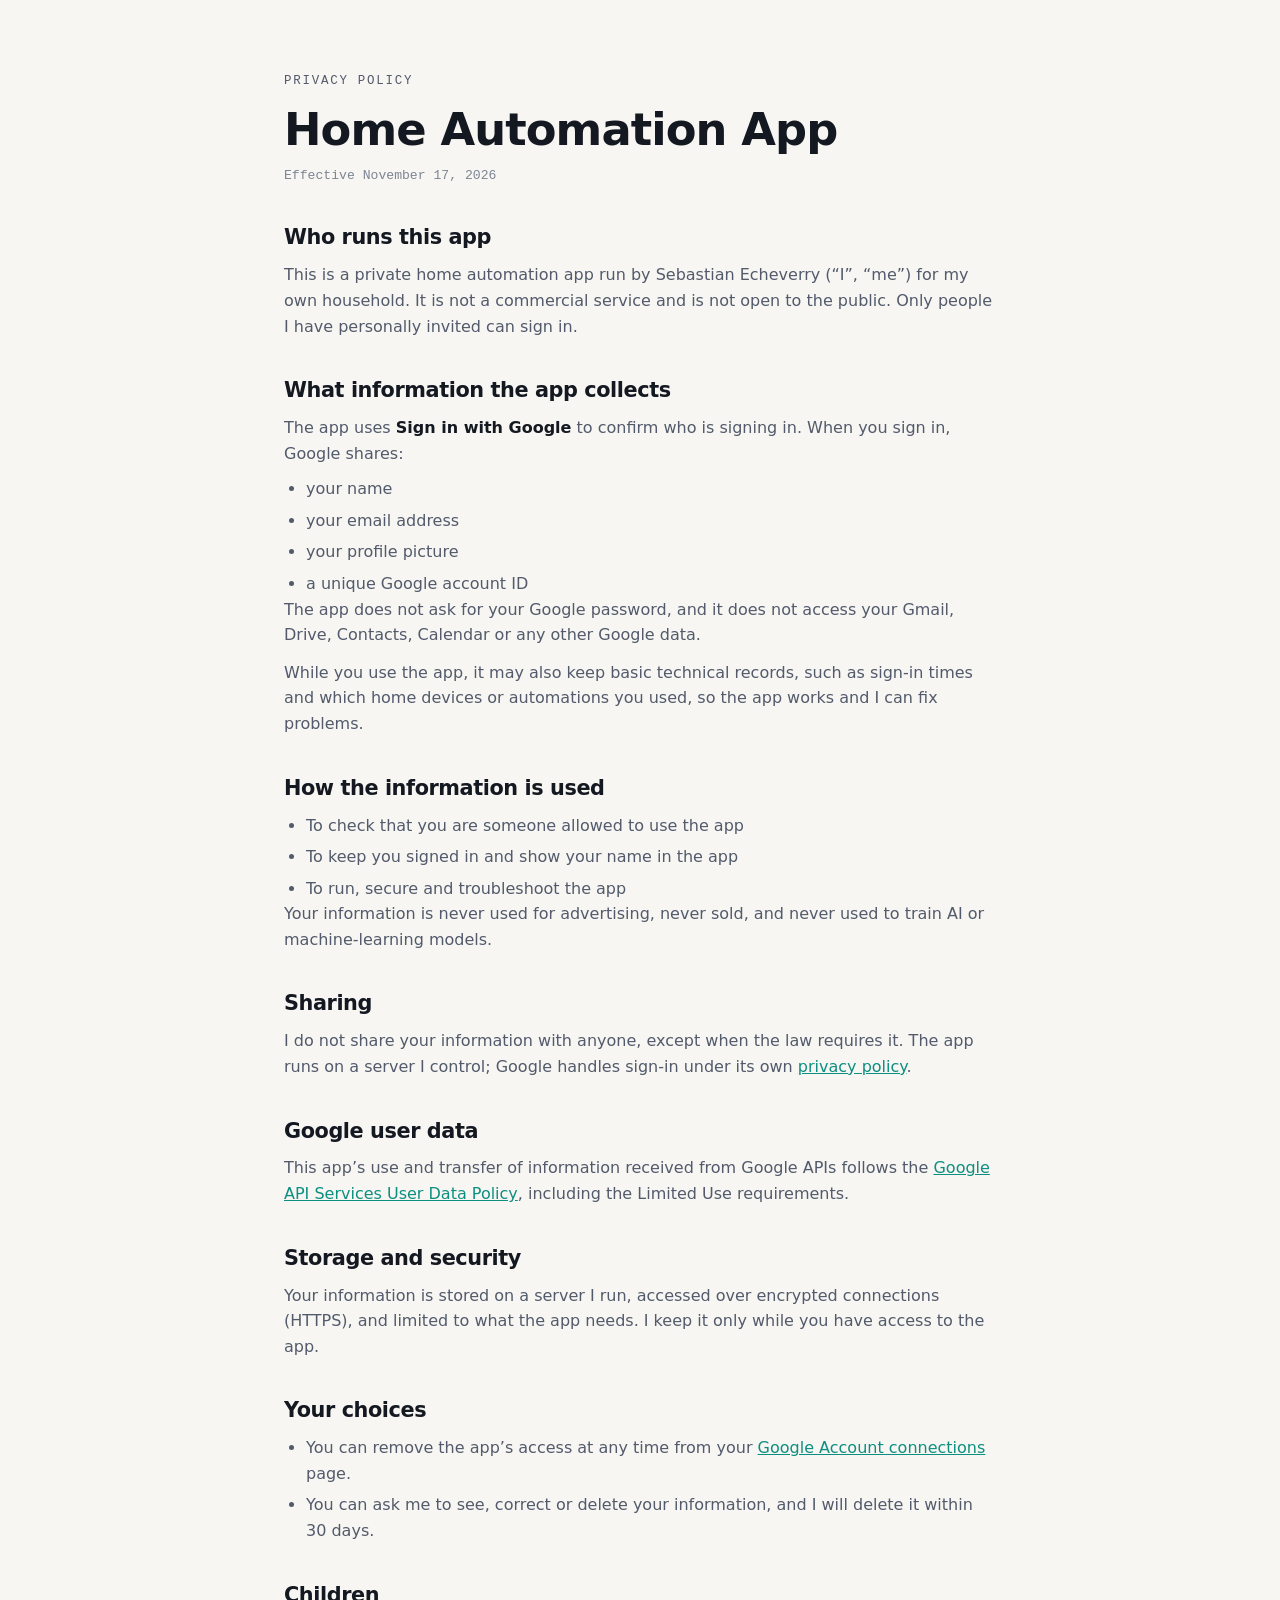
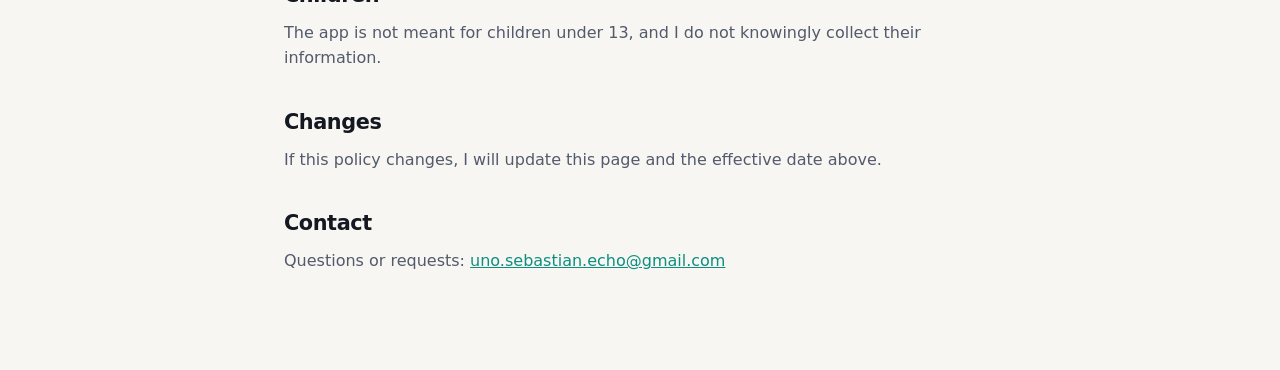
==== privacy.html @ 0940a019 "Add privacy policy page for the home automation app Co-Authored-By: Claude Opus 5.5 <noreply@anthrop" ====
<!doctype html>
<html lang="en">
  <head>
    <meta charset="utf-8" />
    <meta name="viewport" content="width=device-width, initial-scale=1" />
    <title>Privacy Policy · Home Automation</title>
    <meta name="description" content="Privacy policy for Sebastian Echeverry's personal home automation app and its Google sign-in." />
    <!-- Public so Google can reach it, but kept out of search results and not linked from the portfolio. -->
    <meta name="robots" content="noindex, nofollow" />
    <link rel="canonical" href="https://uno-sebastian.github.io/privacy.html" />
    <link rel="icon" href="/assets/img/favicon.svg" type="image/svg+xml" />
    <link rel="stylesheet" href="/assets/css/style.css" />
    <script>
      try {
        var t = localStorage.getItem("theme");
        if (t === "light" || t === "dark") document.documentElement.setAttribute("data-theme", t);
      } catch (e) {}
    </script>
    <style>
      .policy { max-width: 760px; padding-top: 72px; padding-bottom: 96px; }
      .policy h1 { font-size: clamp(2rem, 5vw, 2.8rem); margin-top: 12px; }
      .policy .updated { margin-top: 10px; color: var(--text-faint); font-family: var(--font-mono); font-size: 0.82rem; }
      .policy h2 { font-size: 1.3rem; margin: 40px 0 12px; }
      .policy p, .policy li { color: var(--text-muted); }
      .policy p + p { margin-top: 12px; }
      .policy ul { list-style: disc; padding-left: 22px; display: flex; flex-direction: column; gap: 6px; margin-top: 10px; }
      .policy a { color: var(--accent); }
      .policy strong { color: var(--text); }
    </style>
  </head>
  <body>
    <main class="container policy">
      <p class="eyebrow">Privacy Policy</p>
      <h1>Home Automation App</h1>
      <p class="updated">Effective November 17, 2026</p>

      <h2>Who runs this app</h2>
      <p>
        This is a private home automation app run by Sebastian Echeverry (“I”, “me”) for my own household. It is not a
        commercial service and is not open to the public. Only people I have personally invited can sign in.
      </p>

      <h2>What information the app collects</h2>
      <p>The app uses <strong>Sign in with Google</strong> to confirm who is signing in. When you sign in, Google shares:</p>
      <ul>
        <li>your name</li>
        <li>your email address</li>
        <li>your profile picture</li>
        <li>a unique Google account ID</li>
      </ul>
      <p>
        The app does not ask for your Google password, and it does not access your Gmail, Drive, Contacts, Calendar or
        any other Google data.
      </p>
      <p>
        While you use the app, it may also keep basic technical records, such as sign-in times and which home devices
        or automations you used, so the app works and I can fix problems.
      </p>

      <h2>How the information is used</h2>
      <ul>
        <li>To check that you are someone allowed to use the app</li>
        <li>To keep you signed in and show your name in the app</li>
        <li>To run, secure and troubleshoot the app</li>
      </ul>
      <p>Your information is never used for advertising, never sold, and never used to train AI or machine-learning models.</p>

      <h2>Sharing</h2>
      <p>
        I do not share your information with anyone, except when the law requires it. The app runs on a server I control;
        Google handles sign-in under its own <a href="https://policies.google.com/privacy" target="_blank" rel="noopener">privacy policy</a>.
      </p>

      <h2>Google user data</h2>
      <p>
        This app’s use and transfer of information received from Google APIs follows the
        <a href="https://developers.google.com/terms/api-services-user-data-policy" target="_blank" rel="noopener">Google API Services User Data Policy</a>,
        including the Limited Use requirements.
      </p>

      <h2>Storage and security</h2>
      <p>
        Your information is stored on a server I run, accessed over encrypted connections (HTTPS), and limited to what the
        app needs. I keep it only while you have access to the app.
      </p>

      <h2>Your choices</h2>
      <ul>
        <li>
          You can remove the app’s access at any time from your
          <a href="https://myaccount.google.com/connections" target="_blank" rel="noopener">Google Account connections</a> page.
        </li>
        <li>You can ask me to see, correct or delete your information, and I will delete it within 30 days.</li>
      </ul>

      <h2>Children</h2>
      <p>The app is not meant for children under 13, and I do not knowingly collect their information.</p>

      <h2>Changes</h2>
      <p>If this policy changes, I will update this page and the effective date above.</p>

      <h2>Contact</h2>
      <p>Questions or requests: <a href="mailto:uno.sebastian.echo@gmail.com">uno.sebastian.echo@gmail.com</a></p>
    </main>
  </body>
</html>
---- assets/css/style.css ----
/* ==========================================================================
   Tokens
   ========================================================================== */
:root {
  --bg: #0b0e14;
  --bg-alt: #10141c;
  --surface: #151a24;
  --surface-2: #1b2130;
  --border: #252c3b;
  --text: #e8ebf1;
  --text-muted: #9aa3b5;
  --text-faint: #6b7489;
  --accent: #5eead4;
  --accent-2: #fb923c;
  --accent-ink: #062621;
  --accent-soft: rgba(94, 234, 212, 0.12);
  --shadow: 0 1px 2px rgba(0, 0, 0, 0.3), 0 12px 32px rgba(0, 0, 0, 0.25);
  --radius: 14px;
  --font-body: "Inter", system-ui, -apple-system, "Segoe UI", Roboto, sans-serif;
  --font-head: "Space Grotesk", "Inter", system-ui, sans-serif;
  --font-mono: "JetBrains Mono", ui-monospace, "Cascadia Code", Consolas, monospace;
  --container: 1120px;
  --header-h: 64px;
  color-scheme: dark;
}

@media (prefers-color-scheme: light) {
  :root:not([data-theme="dark"]) {
    --bg: #f7f6f2;
    --bg-alt: #efede6;
    --surface: #ffffff;
    --surface-2: #f3f2ed;
    --border: #e1ded4;
    --text: #141821;
    --text-muted: #525a6b;
    --text-faint: #7d8494;
    --accent: #0d8f80;
    --accent-2: #d9591a;
    --accent-ink: #ffffff;
    --accent-soft: rgba(13, 143, 128, 0.1);
    --shadow: 0 1px 2px rgba(20, 24, 33, 0.06), 0 12px 32px rgba(20, 24, 33, 0.08);
    color-scheme: light;
  }
}
:root[data-theme="light"] {
  --bg: #f7f6f2;
  --bg-alt: #efede6;
  --surface: #ffffff;
  --surface-2: #f3f2ed;
  --border: #e1ded4;
  --text: #141821;
  --text-muted: #525a6b;
  --text-faint: #7d8494;
  --accent: #0d8f80;
  --accent-2: #d9591a;
  --accent-ink: #ffffff;
  --accent-soft: rgba(13, 143, 128, 0.1);
  --shadow: 0 1px 2px rgba(20, 24, 33, 0.06), 0 12px 32px rgba(20, 24, 33, 0.08);
  color-scheme: light;
}

/* ==========================================================================
   Base
   ========================================================================== */
*,
*::before,
*::after {
  box-sizing: border-box;
}
html {
  scroll-behavior: smooth;
  scroll-padding-top: calc(var(--header-h) + 12px);
  -webkit-text-size-adjust: 100%;
}
@media (prefers-reduced-motion: reduce) {
  html {
    scroll-behavior: auto;
  }
  *,
  *::before,
  *::after {
    animation: none !important;
    transition: none !important;
  }
}
body {
  margin: 0;
  background: var(--bg);
  color: var(--text);
  font-family: var(--font-body);
  font-size: 16px;
  line-height: 1.6;
  -webkit-font-smoothing: antialiased;
  overflow-x: hidden;
}
body.no-scroll {
  overflow: hidden;
}
img {
  max-width: 100%;
  display: block;
}
a {
  color: inherit;
}
h1,
h2,
h3 {
  font-family: var(--font-head);
  line-height: 1.15;
  margin: 0;
  letter-spacing: -0.02em;
}
p {
  margin: 0;
}
ul,
ol {
  margin: 0;
  padding: 0;
  list-style: none;
}
strong {
  font-weight: 600;
  color: var(--text);
}
:focus-visible {
  outline: 2px solid var(--accent);
  outline-offset: 3px;
  border-radius: 6px;
}
.container {
  width: 100%;
  max-width: var(--container);
  margin: 0 auto;
  padding: 0 24px;
}
@media (max-width: 600px) {
  .container {
    padding: 0 16px;
  }
}
.skip-link {
  position: absolute;
  left: -999px;
  top: 8px;
  z-index: 100;
  background: var(--accent);
  color: var(--accent-ink);
  padding: 8px 14px;
  border-radius: 8px;
}
.skip-link:focus {
  left: 8px;
}
.eyebrow {
  font-family: var(--font-mono);
  font-size: 0.78rem;
  letter-spacing: 0.14em;
  text-transform: uppercase;
  color: var(--accent);
}
.icon {
  width: 20px;
  height: 20px;
  fill: none;
  stroke: currentColor;
  stroke-width: 1.7;
  stroke-linecap: round;
  stroke-linejoin: round;
  flex: none;
}
.icon-sm {
  width: 14px;
  height: 14px;
}

/* ==========================================================================
   Header
   ========================================================================== */
.site-header {
  position: sticky;
  top: 0;
  z-index: 50;
  height: var(--header-h);
  background: color-mix(in srgb, var(--bg) 78%, transparent);
  backdrop-filter: saturate(140%) blur(12px);
  -webkit-backdrop-filter: saturate(140%) blur(12px);
  border-bottom: 1px solid transparent;
  transition: border-color 0.2s;
}
.site-header.is-scrolled {
  border-bottom-color: var(--border);
}
.header-inner {
  height: 100%;
  display: flex;
  align-items: center;
  gap: 24px;
}
.brand {
  display: flex;
  align-items: center;
  gap: 10px;
  text-decoration: none;
  font-family: var(--font-head);
  font-weight: 600;
  white-space: nowrap;
}
.brand-mark {
  display: grid;
  place-items: center;
  width: 32px;
  height: 32px;
  border-radius: 9px;
  background: var(--accent);
  color: var(--accent-ink);
  font-size: 0.85rem;
  letter-spacing: 0;
}
.nav {
  display: flex;
  gap: 4px;
  margin-left: auto;
}
.nav a {
  text-decoration: none;
  color: var(--text-muted);
  font-size: 0.92rem;
  padding: 6px 12px;
  border-radius: 8px;
  transition: color 0.15s, background 0.15s;
}
.nav a:hover,
.nav a.is-active {
  color: var(--text);
  background: var(--surface);
}
.nav a.nav-cta {
  color: var(--accent);
}
.theme-toggle {
  display: grid;
  place-items: center;
  width: 38px;
  height: 38px;
  border-radius: 10px;
  border: 1px solid var(--border);
  background: var(--surface);
  color: var(--text-muted);
  cursor: pointer;
}
.theme-toggle:hover {
  color: var(--text);
}
.theme-toggle svg {
  width: 18px;
  height: 18px;
  fill: none;
  stroke: currentColor;
  stroke-width: 1.8;
  stroke-linecap: round;
}
.icon-sun {
  display: none;
}
:root[data-theme="light"] .icon-sun {
  display: block;
}
:root[data-theme="light"] .icon-moon {
  display: none;
}
@media (prefers-color-scheme: light) {
  :root:not([data-theme="dark"]) .icon-sun {
    display: block;
  }
  :root:not([data-theme="dark"]) .icon-moon {
    display: none;
  }
}
@media (max-width: 760px) {
  .brand-name {
    display: none;
  }
  .nav {
    gap: 0;
    overflow-x: auto;
    scrollbar-width: none;
  }
  .nav a {
    padding: 6px 8px;
    font-size: 0.86rem;
  }
  .header-inner {
    gap: 10px;
  }
}
@media (max-width: 480px) {
  .nav a[href="#skills"],
  .nav a[href="#projects"] {
    display: none;
  }
}

/* ==========================================================================
   Hero
   ========================================================================== */
.hero {
  position: relative;
  min-height: min(88vh, 820px);
  display: flex;
  align-items: center;
  overflow: hidden;
  padding: 72px 0 80px;
}
.hero::before {
  content: "";
  position: absolute;
  inset: 0;
  background: radial-gradient(ellipse 60% 55% at 74% 50%, var(--accent-soft), transparent 70%);
  pointer-events: none;
}
.hero-canvas {
  position: absolute;
  inset: 0;
  width: 100%;
  height: 100%;
}
.hero-inner {
  position: relative;
}
.hero-inner > * {
  max-width: 620px;
}
.hero-title {
  font-size: clamp(2.6rem, 7vw, 4.6rem);
  font-weight: 700;
  margin-top: 14px;
}
.hero-role {
  margin-top: 14px;
  font-family: var(--font-head);
  font-size: clamp(1.15rem, 2.6vw, 1.5rem);
  font-weight: 500;
  color: var(--text);
}
.hero-specialties {
  color: var(--accent);
}
.hero-specialties::before {
  content: "| ";
  color: var(--text-faint);
}
.dot {
  color: var(--text-faint);
}
.hero-intro {
  margin-top: 22px;
  font-size: 1.08rem;
  color: var(--text-muted);
  max-width: 560px;
}
.hero-actions {
  display: flex;
  flex-wrap: wrap;
  gap: 12px;
  margin-top: 30px;
}
.btn {
  display: inline-flex;
  align-items: center;
  gap: 8px;
  padding: 11px 20px;
  border-radius: 10px;
  font-weight: 500;
  font-size: 0.96rem;
  text-decoration: none;
  border: 1px solid transparent;
  transition: transform 0.15s, background 0.15s, border-color 0.15s;
}
.btn:hover {
  transform: translateY(-1px);
}
.btn-primary {
  background: var(--accent);
  color: var(--accent-ink);
}
.btn-ghost {
  border-color: var(--border);
  background: color-mix(in srgb, var(--surface) 70%, transparent);
  color: var(--text);
}
.btn-ghost:hover {
  border-color: var(--accent);
}
.social {
  display: flex;
  gap: 6px;
  margin-top: 28px;
}
.social a {
  display: grid;
  place-items: center;
  width: 40px;
  height: 40px;
  border-radius: 10px;
  color: var(--text-muted);
  transition: color 0.15s, background 0.15s;
}
.social a:hover {
  color: var(--accent);
  background: var(--surface);
}
@media (max-width: 860px) {
  .hero {
    align-items: flex-end;
    min-height: auto;
    padding-top: 240px;
  }
  .hero::before {
    background: radial-gradient(ellipse 80% 40% at 50% 22%, var(--accent-soft), transparent 70%);
  }
}

/* ==========================================================================
   Stats band
   ========================================================================== */
.stats-band {
  border-top: 1px solid var(--border);
  border-bottom: 1px solid var(--border);
  background: var(--bg-alt);
  padding: 36px 0 28px;
}
.stats {
  display: grid;
  grid-template-columns: repeat(4, 1fr);
  gap: 24px;
}
.stats li {
  display: flex;
  flex-direction: column;
  gap: 4px;
}
.stat-value {
  font-family: var(--font-head);
  font-size: 2.3rem;
  font-weight: 700;
  line-height: 1;
  color: var(--accent);
  font-variant-numeric: tabular-nums;
}
.stat-label {
  color: var(--text-muted);
  font-size: 0.9rem;
  line-height: 1.4;
  max-width: 220px;
}
.brands {
  display: flex;
  flex-wrap: wrap;
  align-items: center;
  gap: 10px 22px;
  margin-top: 30px;
  padding-top: 22px;
  border-top: 1px dashed var(--border);
}
.brands-label {
  font-family: var(--font-mono);
  font-size: 0.75rem;
  text-transform: uppercase;
  letter-spacing: 0.12em;
  color: var(--text-faint);
}
.brands ul {
  display: flex;
  flex-wrap: wrap;
  gap: 6px 22px;
}
.brands li {
  font-family: var(--font-head);
  font-weight: 600;
  color: var(--text-muted);
}
@media (max-width: 760px) {
  .stats {
    grid-template-columns: repeat(2, 1fr);
  }
}

/* ==========================================================================
   Sections
   ========================================================================== */
.section {
  padding: 96px 0;
}
.section-alt {
  background: var(--bg-alt);
  border-top: 1px solid var(--border);
  border-bottom: 1px solid var(--border);
}
.section-head {
  margin-bottom: 40px;
}
.section-head h2 {
  margin-top: 10px;
  font-size: clamp(1.7rem, 3.6vw, 2.4rem);
  font-weight: 600;
  max-width: 720px;
}
@media (max-width: 600px) {
  .section {
    padding: 68px 0;
  }
}

/* Cards */
.card {
  background: var(--surface);
  border: 1px solid var(--border);
  border-radius: var(--radius);
  overflow: hidden;
  display: flex;
  flex-direction: column;
  transition: border-color 0.2s, transform 0.2s, box-shadow 0.2s;
}
.card:hover {
  border-color: color-mix(in srgb, var(--accent) 45%, var(--border));
  box-shadow: var(--shadow);
}
.card-body {
  padding: 22px 22px 24px;
  display: flex;
  flex-direction: column;
  gap: 12px;
  flex: 1;
}
.card h3 {
  font-size: 1.25rem;
  font-weight: 600;
}
.card p {
  color: var(--text-muted);
  font-size: 0.96rem;
}
.card-meta {
  display: flex;
  flex-wrap: wrap;
  justify-content: space-between;
  gap: 4px 12px;
  font-family: var(--font-mono);
  font-size: 0.75rem !important;
  letter-spacing: 0.04em;
  color: var(--text-faint) !important;
}
.card-year {
  color: var(--accent-2);
}
.tags {
  display: flex;
  flex-wrap: wrap;
  gap: 6px;
}
.tags li {
  font-family: var(--font-mono);
  font-size: 0.74rem;
  padding: 3px 9px;
  border-radius: 999px;
  background: var(--surface-2);
  border: 1px solid var(--border);
  color: var(--text-muted);
}
.card-links {
  display: flex;
  flex-wrap: wrap;
  gap: 8px 18px;
  margin-top: auto;
  padding-top: 4px;
}
.card-links a {
  display: inline-flex;
  align-items: center;
  gap: 4px;
  color: var(--accent);
  text-decoration: none;
  font-weight: 500;
  font-size: 0.92rem;
}
.card-links a:hover {
  text-decoration: underline;
  text-underline-offset: 3px;
}
.badge {
  display: inline-block;
  vertical-align: middle;
  margin-left: 6px;
  font-family: var(--font-mono);
  font-size: 0.68rem;
  font-weight: 500;
  letter-spacing: 0.04em;
  padding: 3px 8px;
  border-radius: 999px;
  background: color-mix(in srgb, var(--accent-2) 16%, transparent);
  color: var(--accent-2);
}

/* Media */
.media {
  position: relative;
  aspect-ratio: 16 / 9;
  background: var(--surface-2);
  overflow: hidden;
  border: 0;
  padding: 0;
  width: 100%;
  display: block;
  border-bottom: 1px solid var(--border);
}
.media img {
  width: 100%;
  height: 100%;
  object-fit: cover;
  transition: transform 0.5s ease;
}
.card:hover .media img {
  transform: scale(1.03);
}
.media-video {
  cursor: pointer;
}
.play {
  position: absolute;
  left: 50%;
  top: 50%;
  width: 62px;
  height: 62px;
  margin: -31px 0 0 -31px;
  border-radius: 50%;
  display: grid;
  place-items: center;
  background: rgba(10, 12, 18, 0.62);
  backdrop-filter: blur(6px);
  border: 1px solid rgba(255, 255, 255, 0.25);
  color: #fff;
  transition: transform 0.2s, background 0.2s;
}
.play svg {
  width: 24px;
  height: 24px;
  fill: currentColor;
  stroke: none;
  margin-left: 3px;
}
.media-video:hover .play {
  transform: scale(1.08);
  background: var(--accent);
  color: var(--accent-ink);
}
.media-icon {
  display: grid;
  place-items: center;
  background: radial-gradient(circle at 50% 40%, color-mix(in srgb, #f5b400 26%, var(--surface-2)), var(--surface-2) 70%);
}
.media-icon img {
  width: 112px;
  height: 112px;
  border-radius: 24px;
  box-shadow: 0 10px 30px rgba(0, 0, 0, 0.3);
}
.card:hover .media-icon img {
  transform: none;
}
.media-glyph {
  display: grid;
  place-items: center;
  color: var(--accent);
  background-color: var(--surface-2);
  background-image:
    radial-gradient(circle at 30% 20%, var(--accent-soft), transparent 60%),
    linear-gradient(color-mix(in srgb, var(--border) 50%, transparent) 1px, transparent 1px),
    linear-gradient(90deg, color-mix(in srgb, var(--border) 50%, transparent) 1px, transparent 1px);
  background-size: auto, 24px 24px, 24px 24px;
}
.media-glyph svg {
  width: 100%;
  height: 100%;
}
.g-dot {
  fill: var(--accent);
  animation: drift 3.4s ease-in-out infinite alternate;
}
.g-dot:nth-child(4n) {
  fill: var(--accent-2);
}
@keyframes drift {
  from {
    transform: translate(0, 0);
    opacity: 0.35;
  }
  to {
    transform: translate(14px, -6px);
    opacity: 1;
  }
}
.g-bars rect {
  fill: color-mix(in srgb, var(--accent) 35%, transparent);
}
.g-bars rect.hot {
  fill: var(--accent-2);
}
.g-bars text {
  font-family: var(--font-mono);
  font-size: 11px;
  fill: var(--text-faint);
}
.g-pulse {
  animation: pulse 2.4s ease-in-out infinite;
  transform-box: fill-box;
  transform-origin: center;
}
@keyframes pulse {
  50% {
    transform: scale(1.18);
    stroke: var(--accent-2);
  }
}
.g-rows path {
  stroke: var(--accent);
  stroke-width: 6;
  stroke-linecap: round;
  stroke-dasharray: 100;
  animation: rows 3s ease-in-out infinite alternate;
}
.g-rows path:nth-child(2) {
  animation-delay: -0.8s;
}
.g-rows path:nth-child(3) {
  animation-delay: -1.6s;
}
@keyframes rows {
  from {
    stroke-dashoffset: 60;
  }
  to {
    stroke-dashoffset: 0;
  }
}

/* Work grid */
.work-grid {
  display: grid;
  grid-template-columns: repeat(2, minmax(0, 1fr));
  gap: 22px;
}
.work-grid .work-card:not(.work-feature) .media {
  aspect-ratio: 16 / 7;
}
@media (min-width: 1000px) {
  .work-grid {
    grid-template-columns: repeat(6, minmax(0, 1fr));
  }
  .work-card {
    grid-column: span 2;
  }
  .work-card.work-feature {
    grid-column: span 3;
  }
  .work-grid .work-card:not(.work-feature) .media {
    aspect-ratio: 16 / 9;
  }
}
@media (max-width: 700px) {
  .work-grid {
    grid-template-columns: minmax(0, 1fr);
  }
}

/* About */
.about-body {
  display: grid;
  grid-template-columns: repeat(3, minmax(0, 1fr));
  gap: 28px;
}
.about-body p {
  color: var(--text-muted);
  font-size: 1.02rem;
}
.about-body p:first-child {
  color: var(--text);
}
@media (max-width: 860px) {
  .about-body {
    grid-template-columns: minmax(0, 1fr);
    gap: 16px;
  }
}

/* Timeline */
.timeline {
  position: relative;
}
.tl-item {
  display: grid;
  grid-template-columns: 200px minmax(0, 1fr);
  gap: 32px;
  padding: 30px 0;
  border-top: 1px solid var(--border);
}
.tl-item:last-child {
  border-bottom: 1px solid var(--border);
}
.tl-when {
  display: flex;
  flex-direction: column;
  gap: 4px;
  font-family: var(--font-mono);
  font-size: 0.82rem;
  color: var(--text-muted);
}
.tl-where {
  color: var(--text-faint);
  font-size: 0.76rem;
}
.tl-body h3 {
  font-size: 1.22rem;
  font-weight: 600;
}
.tl-at {
  color: var(--text-faint);
  font-weight: 500;
}
.tl-company {
  color: var(--accent);
}
.tl-note {
  margin-top: 6px;
  color: var(--accent-2);
  font-size: 0.9rem;
}
.tl-bullets {
  margin: 14px 0 16px;
  display: flex;
  flex-direction: column;
  gap: 8px;
}
.tl-bullets li {
  position: relative;
  padding-left: 20px;
  color: var(--text-muted);
  font-size: 0.97rem;
}
.tl-bullets li::before {
  content: "";
  position: absolute;
  left: 2px;
  top: 0.68em;
  width: 7px;
  height: 7px;
  border-radius: 2px;
  background: var(--accent);
  opacity: 0.7;
  transform: rotate(45deg);
}
.tl-bullets li.is-extra {
  display: none;
}
.tl-bullets.is-open li.is-extra {
  display: list-item;
  animation: fadeIn 0.25s ease;
}
@keyframes fadeIn {
  from {
    opacity: 0;
    transform: translateY(-4px);
  }
}
.more {
  margin: -4px 0 16px;
  background: none;
  border: 0;
  padding: 0;
  font: inherit;
  font-size: 0.9rem;
  font-weight: 500;
  color: var(--accent);
  cursor: pointer;
}
.more:hover {
  text-decoration: underline;
  text-underline-offset: 3px;
}
@media (max-width: 760px) {
  .tl-item {
    grid-template-columns: minmax(0, 1fr);
    gap: 10px;
  }
  .tl-when {
    flex-direction: row;
    flex-wrap: wrap;
    gap: 4px 12px;
  }
}

/* Projects */
.project-grid {
  display: grid;
  grid-template-columns: repeat(auto-fill, minmax(260px, 1fr));
  gap: 18px;
}
.project-card h3 {
  font-size: 1.1rem;
}
.project-card p {
  font-size: 0.93rem;
}
.project-card .card-body {
  padding: 20px;
}

/* Skills */
.skills {
  display: grid;
  grid-template-columns: repeat(2, minmax(0, 1fr));
  gap: 18px;
}
.skill-group {
  padding: 22px;
  border: 1px solid var(--border);
  border-radius: var(--radius);
  background: var(--surface);
}
.skill-group h3 {
  font-size: 1rem;
  margin-bottom: 14px;
}
.skill-group .tags li {
  font-size: 0.8rem;
  padding: 4px 10px;
}
.edu-row {
  display: grid;
  grid-template-columns: 2fr 1fr;
  gap: 18px;
  margin-top: 40px;
}
.mini-head {
  font-family: var(--font-mono);
  font-size: 0.78rem;
  font-weight: 500;
  letter-spacing: 0.12em;
  text-transform: uppercase;
  color: var(--text-faint);
  margin-bottom: 12px;
}
.edu {
  display: flex;
  flex-direction: column;
  gap: 12px;
}
.edu li {
  display: flex;
  flex-direction: column;
}
.edu span,
.langs {
  color: var(--text-muted);
  font-size: 0.94rem;
}
@media (max-width: 760px) {
  .skills,
  .edu-row {
    grid-template-columns: minmax(0, 1fr);
  }
}

/* Contact */
.contact {
  text-align: center;
  background: radial-gradient(ellipse 60% 70% at 50% 100%, var(--accent-soft), transparent 70%);
}
.contact-inner {
  display: flex;
  flex-direction: column;
  align-items: center;
}
.contact h2 {
  margin-top: 12px;
  font-size: clamp(2rem, 5vw, 3.2rem);
  font-weight: 700;
}
.contact-note {
  margin-top: 16px;
  color: var(--text-muted);
  font-size: 1.05rem;
  max-width: 560px;
}
.contact .hero-actions {
  justify-content: center;
}
.contact .btn span {
  overflow-wrap: anywhere;
}

/* Footer */
.site-footer {
  border-top: 1px solid var(--border);
  padding: 26px 0;
  color: var(--text-faint);
  font-size: 0.86rem;
}
.footer-inner {
  display: flex;
  flex-wrap: wrap;
  justify-content: space-between;
  gap: 8px 24px;
}

/* Video modal */
.video-modal {
  position: fixed;
  inset: 0;
  z-index: 200;
  display: grid;
  place-items: center;
  padding: 16px;
}
.video-modal[hidden] {
  display: none;
}
.video-modal-backdrop {
  position: absolute;
  inset: 0;
  background: rgba(5, 7, 11, 0.82);
  backdrop-filter: blur(4px);
}
.video-modal-dialog {
  position: relative;
  width: min(1100px, 100%);
}
.video-frame {
  aspect-ratio: 16 / 9;
  background: #000;
  border-radius: 12px;
  overflow: hidden;
  box-shadow: 0 30px 80px rgba(0, 0, 0, 0.5);
}
.video-frame iframe {
  width: 100%;
  height: 100%;
  border: 0;
  display: block;
}
.video-modal-close {
  position: absolute;
  right: 0;
  top: -48px;
  width: 40px;
  height: 40px;
  border-radius: 50%;
  border: 1px solid rgba(255, 255, 255, 0.25);
  background: rgba(255, 255, 255, 0.08);
  color: #fff;
  font-size: 1.5rem;
  line-height: 1;
  cursor: pointer;
}

/* Reveal on scroll */
.js-reveal .reveal {
  opacity: 0;
  transform: translateY(14px);
  transition: opacity 0.6s ease, transform 0.6s ease;
}
.js-reveal .reveal.is-visible {
  opacity: 1;
  transform: none;
}

.noscript {
  max-width: 640px;
  margin: 80px auto;
  padding: 0 16px;
}
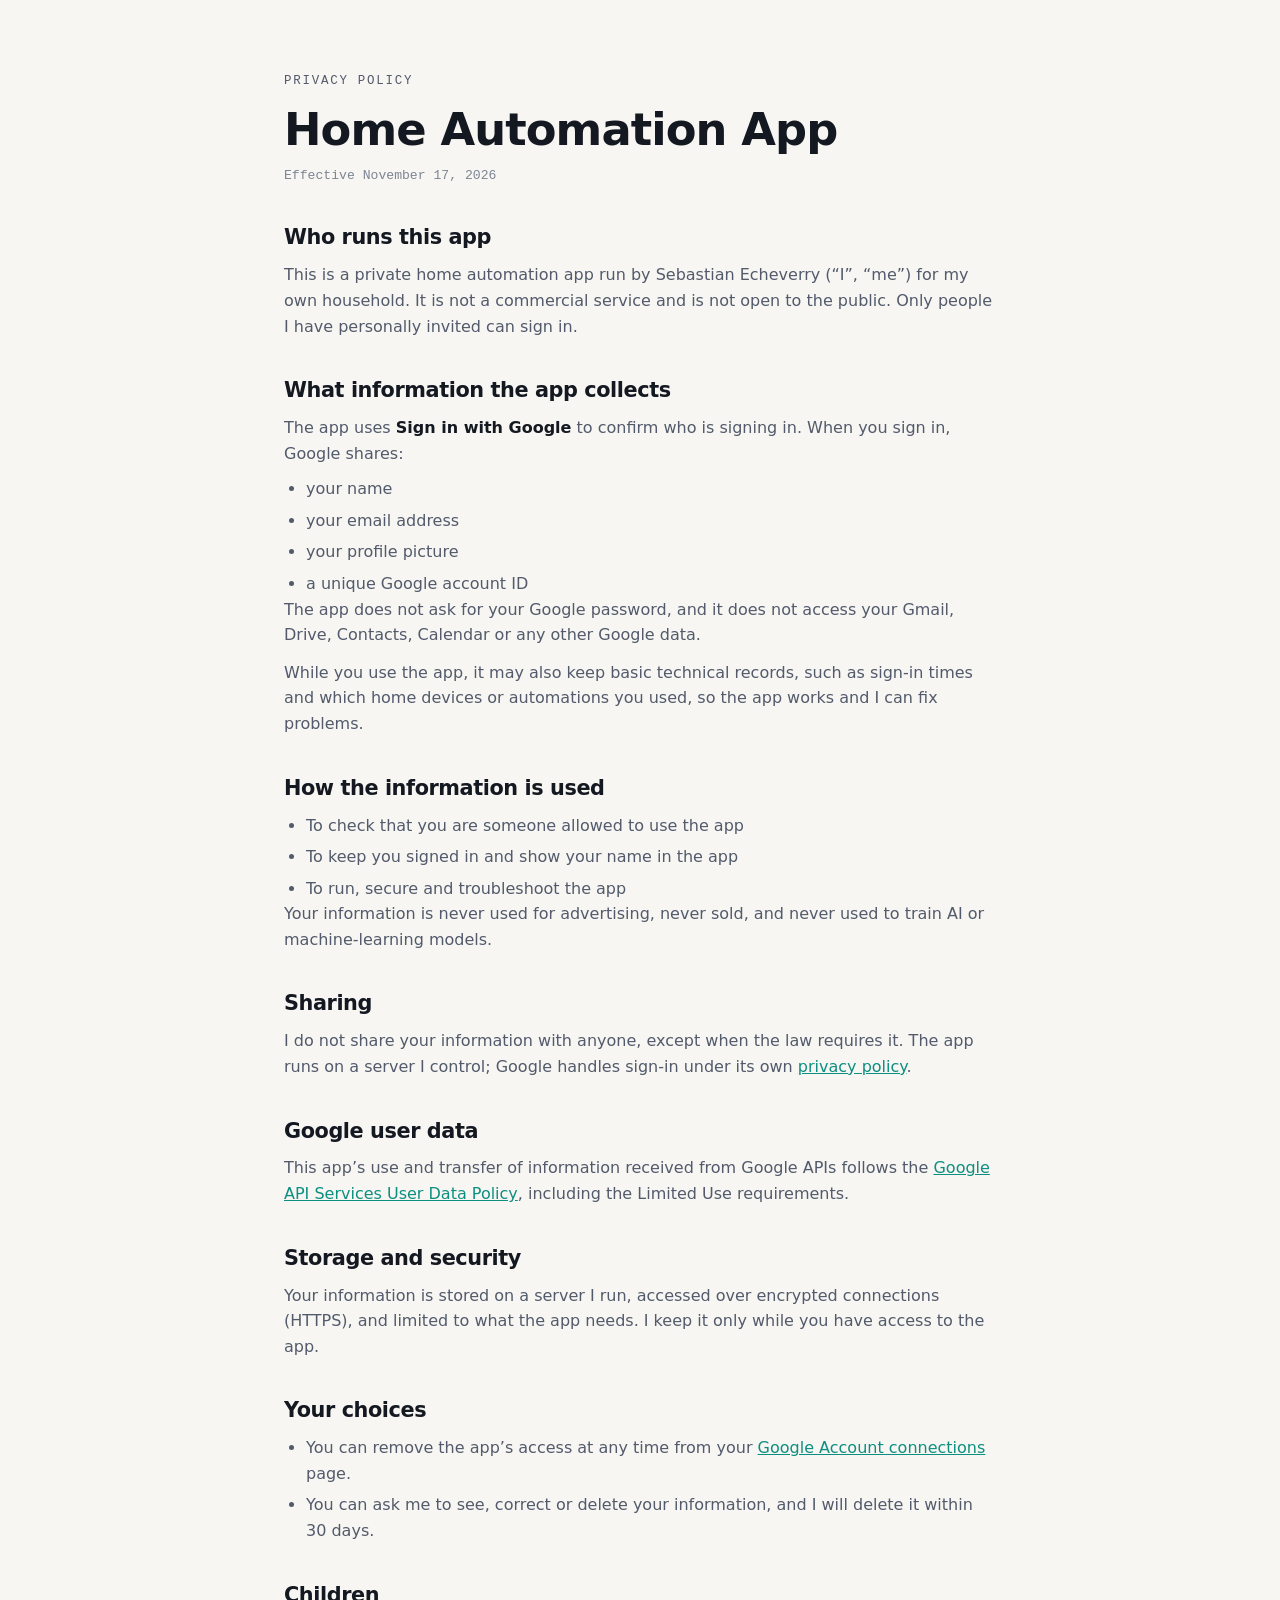
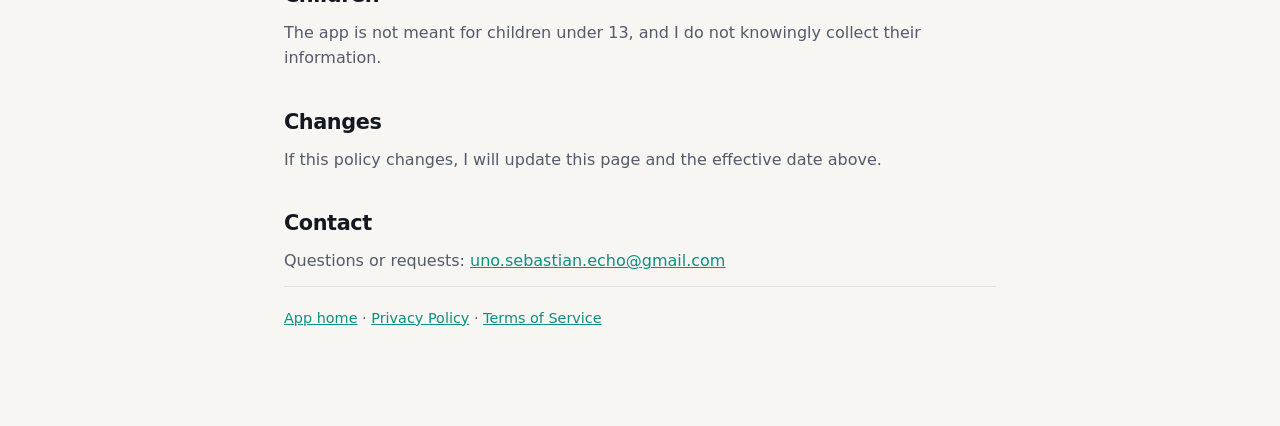
==== commit e0a152eb: "Add terms of service and app home page for the home automation app Co-Authored-By: Claude Opus 5.5 <" ====
--- a/privacy.html
+++ b/privacy.html
@@ -26,6 +26,7 @@
       .policy ul { list-style: disc; padding-left: 22px; display: flex; flex-direction: column; gap: 6px; margin-top: 10px; }
       .policy a { color: var(--accent); }
       .policy strong { color: var(--text); }
+      .policy-links { margin-top: 56px; padding-top: 20px; border-top: 1px solid var(--border); font-size: 0.9rem; }
     </style>
   </head>
   <body>
@@ -101,6 +102,7 @@
 
       <h2>Contact</h2>
       <p>Questions or requests: <a href="mailto:uno.sebastian.echo@gmail.com">uno.sebastian.echo@gmail.com</a></p>
+      <p class="policy-links"><a href="/home-automation.html">App home</a> · <a href="/privacy.html">Privacy Policy</a> · <a href="/terms.html">Terms of Service</a></p>
     </main>
   </body>
 </html>
